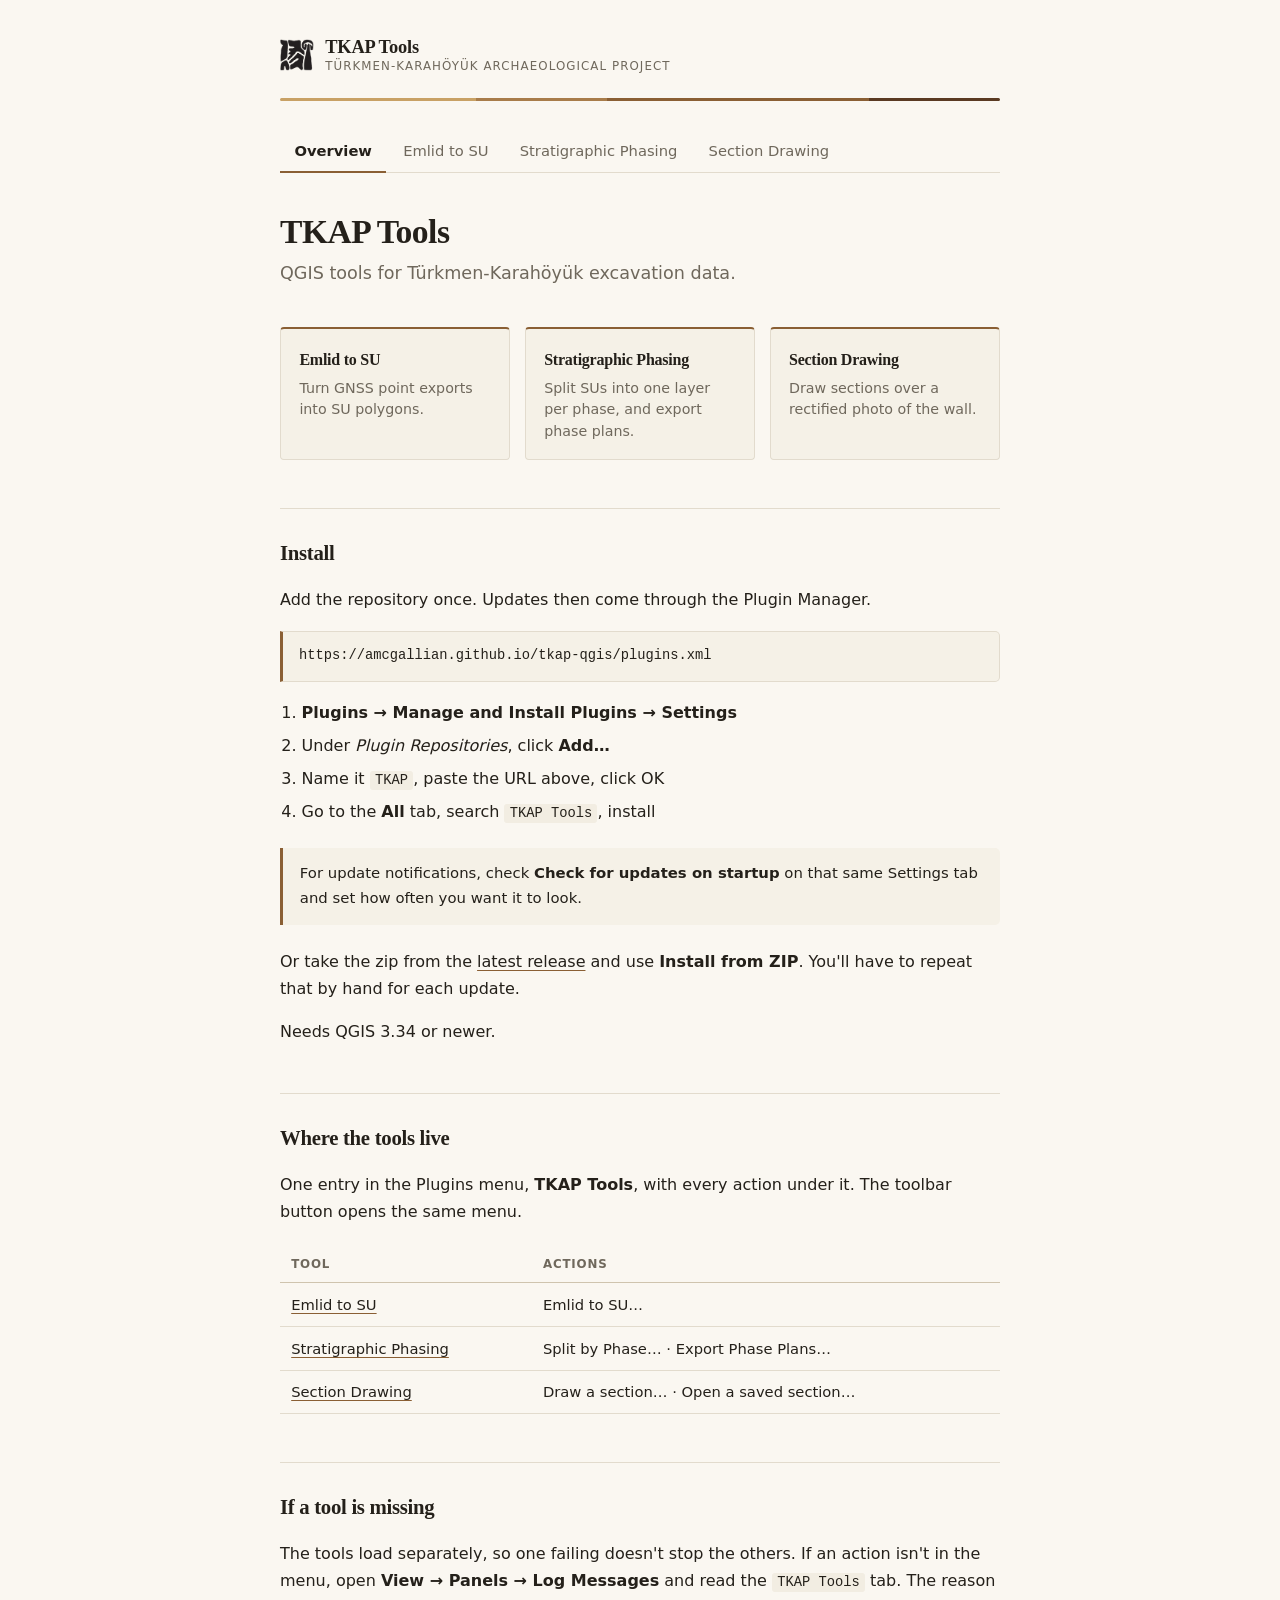
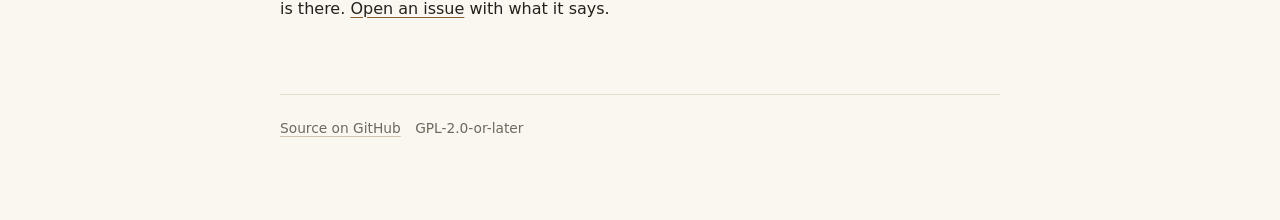
==== docs/index.html @ 30c322bd "Merge the three TKAP QGIS plugins into one Phasing, Section Drawing and Emlid to SU now ship as tkap" ====
<!doctype html>
<html lang="en">
<head>
<meta charset="utf-8">
<meta name="viewport" content="width=device-width, initial-scale=1">
<title>TKAP Tools</title>
<meta name="description" content="QGIS tools for Türkmen-Karahöyük field data: Emlid GNSS conversion, stratigraphic phasing, and section drawing.">
<link rel="icon" href="assets/tkap-mark.png">
<link rel="stylesheet" href="style.css">
</head>
<body>
<header>
  <a class="brand" href="./">
    <img src="assets/tkap-mark.png" alt="">
    <span class="brand-text">
      <span class="brand-name">TKAP Tools</span>
      <span class="brand-sub">Türkmen-Karahöyük Archaeological Project</span>
    </span>
  </a>
  <div class="strata"><i></i><i></i><i></i><i></i></div>
  <nav class="tabs">
    <a href="./" aria-current="page">Overview</a>
    <a href="emlid.html">Emlid to SU</a>
    <a href="phasing.html">Stratigraphic Phasing</a>
    <a href="section.html">Section Drawing</a>
  </nav>
</header>

<main>
  <h1>TKAP Tools</h1>
  <p class="lede">QGIS tools for Türkmen-Karahöyük excavation data.</p>

  <div class="cards">
    <a class="card" href="emlid.html">
      <h3>Emlid to SU</h3>
      <p>Turn GNSS point exports into SU polygons.</p>
    </a>
    <a class="card" href="phasing.html">
      <h3>Stratigraphic Phasing</h3>
      <p>Split SUs into one layer per phase, and export phase plans.</p>
    </a>
    <a class="card" href="section.html">
      <h3>Section Drawing</h3>
      <p>Draw sections over a rectified photo of the wall.</p>
    </a>
  </div>

  <h2>Install</h2>
  <p>Add the repository once. Updates then come through the Plugin Manager.</p>

  <span class="url">https://amcgallian.github.io/tkap-qgis/plugins.xml</span>

  <ol>
    <li><strong>Plugins → Manage and Install Plugins → Settings</strong></li>
    <li>Under <em>Plugin Repositories</em>, click <strong>Add…</strong></li>
    <li>Name it <code>TKAP</code>, paste the URL above, click OK</li>
    <li>Go to the <strong>All</strong> tab, search <code>TKAP Tools</code>, install</li>
  </ol>

  <div class="note">
    <p>For update notifications, check <strong>Check for updates on startup</strong> on that same Settings tab and set how often you want it to look.</p>
  </div>

  <p>Or take the zip from the <a href="https://github.com/amcgallian/tkap-qgis/releases/latest">latest release</a> and use <strong>Install from ZIP</strong>. You'll have to repeat that by hand for each update.</p>

  <p>Needs QGIS 3.34 or newer.</p>

  <h2>Where the tools live</h2>
  <p>One entry in the Plugins menu, <strong>TKAP Tools</strong>, with every action under it. The toolbar button opens the same menu.</p>

  <div class="table-wrap">
  <table>
    <tr><th>Tool</th><th>Actions</th></tr>
    <tr><td><a href="emlid.html">Emlid to SU</a></td><td>Emlid to SU…</td></tr>
    <tr><td><a href="phasing.html">Stratigraphic Phasing</a></td><td>Split by Phase… · Export Phase Plans…</td></tr>
    <tr><td><a href="section.html">Section Drawing</a></td><td>Draw a section… · Open a saved section…</td></tr>
  </table>
  </div>

  <h2>If a tool is missing</h2>
  <p>The tools load separately, so one failing doesn't stop the others. If an action isn't in the menu, open <strong>View → Panels → Log Messages</strong> and read the <code>TKAP Tools</code> tab. The reason is there. <a href="https://github.com/amcgallian/tkap-qgis/issues">Open an issue</a> with what it says.</p>
</main>

<footer>
  <span><a href="https://github.com/amcgallian/tkap-qgis">Source on GitHub</a></span>
  <span>GPL-2.0-or-later</span>
</footer>
</body>
</html>
---- docs/style.css ----
/* TKAP Tools documentation.
   Warm paper, ochre-to-umber accents taken from the plugin icons, and a serif
   display face so it reads like project documentation rather than a template. */

:root {
  color-scheme: light dark;

  --ink: #24201a;
  --paper: #faf7f1;
  --muted: #6f685c;
  --line: #e2dbcd;
  --rule: #cfc4ae;
  --code-bg: #f2ede2;
  --panel: #f5f1e7;

  --ochre: #c8a165;
  --umber: #8a5f34;
  --bark: #5a3a22;
  --accent: #8a5f34;

  --mark-invert: 0;
}

@media (prefers-color-scheme: dark) {
  :root {
    --ink: #ece7dc;
    --paper: #14120e;
    --muted: #9a9285;
    --line: #2c2820;
    --rule: #3a3428;
    --code-bg: #1d1a14;
    --panel: #1a1712;

    --accent: #c8a165;
    --mark-invert: 1;
  }
}

:root[data-theme="light"] {
  --ink: #24201a; --paper: #faf7f1; --muted: #6f685c; --line: #e2dbcd;
  --rule: #cfc4ae; --code-bg: #f2ede2; --panel: #f5f1e7;
  --accent: #8a5f34; --mark-invert: 0;
}
:root[data-theme="dark"] {
  --ink: #ece7dc; --paper: #14120e; --muted: #9a9285; --line: #2c2820;
  --rule: #3a3428; --code-bg: #1d1a14; --panel: #1a1712;
  --accent: #c8a165; --mark-invert: 1;
}

* { box-sizing: border-box; }

body {
  margin: 0;
  padding: 0 1.25rem 5rem;
  font: 16px/1.7 -apple-system, "Segoe UI", system-ui, sans-serif;
  color: var(--ink);
  background: var(--paper);
  -webkit-text-size-adjust: 100%;
}

.wrap { max-width: 45rem; margin: 0 auto; }

/* ---------------------------------------------------------------- header -- */

header { max-width: 45rem; margin: 0 auto; padding: 2.25rem 0 0; }

.brand {
  display: flex;
  align-items: center;
  gap: .7rem;
  text-decoration: none;
  color: inherit;
  margin-bottom: 1.5rem;
}
.brand img {
  width: 34px;
  height: 32px;
  object-fit: contain;
  /* The mark is near-black artwork on transparency, so dark mode needs it
     flipped rather than a second file. */
  filter: invert(var(--mark-invert));
}
.brand-text { display: flex; flex-direction: column; line-height: 1.25; }
.brand-name {
  font-family: "Iowan Old Style", "Palatino Linotype", Palatino, "Book Antiqua", Georgia, serif;
  font-size: 1.15rem;
  font-weight: 600;
  letter-spacing: -.01em;
}
.brand-sub { font-size: .74rem; color: var(--muted); letter-spacing: .09em; text-transform: uppercase; }

/* the strata rule: the icon's ramp, flattened into a divider */
.strata { display: flex; height: 3px; border-radius: 2px; overflow: hidden; margin-bottom: 1.75rem; }
.strata i { display: block; height: 100%; }
.strata i:nth-child(1) { flex: 3; background: var(--ochre); }
.strata i:nth-child(2) { flex: 2; background: #a87c4a; }
.strata i:nth-child(3) { flex: 4; background: var(--umber); }
.strata i:nth-child(4) { flex: 2; background: var(--bark); }

nav.tabs { display: flex; flex-wrap: wrap; gap: .15rem; border-bottom: 1px solid var(--line); margin-bottom: 2.5rem; }
nav.tabs a {
  padding: .55rem .9rem;
  text-decoration: none;
  color: var(--muted);
  font-size: .92rem;
  border-bottom: 2px solid transparent;
  margin-bottom: -1px;
  white-space: nowrap;
}
nav.tabs a:hover { color: var(--ink); }
nav.tabs a[aria-current="page"] { color: var(--ink); font-weight: 600; border-bottom-color: var(--accent); }

/* ------------------------------------------------------------------ type -- */

main { max-width: 45rem; margin: 0 auto; }

h1, h2, h3 {
  font-family: "Iowan Old Style", "Palatino Linotype", Palatino, "Book Antiqua", Georgia, serif;
  letter-spacing: -.015em;
}
h1 { font-size: 2.1rem; line-height: 1.15; margin: 0 0 .5rem; font-weight: 600; }
.lede { color: var(--muted); margin: 0 0 2.5rem; font-size: 1.1rem; line-height: 1.55; max-width: 38rem; }

h2 {
  font-size: 1.3rem;
  font-weight: 600;
  margin: 3rem 0 .9rem;
  padding-top: 1.6rem;
  border-top: 1px solid var(--line);
}
h3 { font-size: 1.03rem; font-weight: 600; margin: 1.9rem 0 .45rem; }

p, li { overflow-wrap: break-word; }
ul, ol { padding-left: 1.35rem; }
li { margin: .35rem 0; }
li > ul, li > ol { margin: .35rem 0; }

a { color: inherit; text-decoration-color: var(--accent); text-underline-offset: 3px; }
a:hover { text-decoration-color: var(--ink); }

code {
  background: var(--code-bg);
  padding: .14em .38em;
  border-radius: 3px;
  font-size: .86em;
  font-family: ui-monospace, "Cascadia Code", Consolas, monospace;
}
pre {
  background: var(--code-bg);
  border: 1px solid var(--line);
  border-radius: 5px;
  padding: .9rem 1.05rem;
  overflow-x: auto;
  font-size: .86rem;
  line-height: 1.6;
}
pre code { background: none; padding: 0; font-size: inherit; }

.url {
  display: block;
  background: var(--panel);
  border: 1px solid var(--line);
  border-left: 3px solid var(--accent);
  border-radius: 0 5px 5px 0;
  padding: .8rem 1rem;
  margin: 1.1rem 0;
  overflow-x: auto;
  white-space: nowrap;
  font-family: ui-monospace, "Cascadia Code", Consolas, monospace;
  font-size: .86rem;
}

/* ---------------------------------------------------------------- blocks -- */

.table-wrap { overflow-x: auto; margin: 1.2rem 0; }
table { border-collapse: collapse; width: 100%; font-size: .92rem; }
th, td { text-align: left; padding: .55rem .7rem; border-bottom: 1px solid var(--line); vertical-align: top; }
th {
  font-size: .74rem;
  text-transform: uppercase;
  letter-spacing: .07em;
  color: var(--muted);
  font-weight: 600;
  white-space: nowrap;
  border-bottom-color: var(--rule);
}

.note {
  background: var(--panel);
  border-left: 3px solid var(--accent);
  border-radius: 0 5px 5px 0;
  padding: .85rem 1.05rem;
  margin: 1.4rem 0;
  font-size: .93rem;
}
.note :first-child { margin-top: 0; }
.note :last-child { margin-bottom: 0; }

.cards { display: grid; gap: .9rem; margin: 1.75rem 0 0; }
@media (min-width: 42rem) { .cards { grid-template-columns: repeat(3, 1fr); } }
.card {
  border: 1px solid var(--line);
  border-top: 2px solid var(--accent);
  border-radius: 4px;
  padding: 1.05rem 1.15rem;
  text-decoration: none;
  color: inherit;
  display: block;
  background: var(--panel);
}
.card:hover { border-color: var(--accent); }
.card h3 {
  margin: 0 0 .3rem;
  font-size: 1rem;
}
.card p { margin: 0; color: var(--muted); font-size: .89rem; line-height: 1.5; }

/* numbered tutorial steps */
.step { counter-increment: step; }
.steps { counter-reset: step; }
.step > h3::before {
  content: counter(step);
  display: inline-grid;
  place-items: center;
  width: 1.5rem;
  height: 1.5rem;
  margin-right: .55rem;
  border-radius: 50%;
  background: var(--accent);
  color: var(--paper);
  font-family: -apple-system, "Segoe UI", system-ui, sans-serif;
  font-size: .8rem;
  font-weight: 600;
  vertical-align: 2px;
}

footer {
  max-width: 45rem;
  margin: 4.5rem auto 0;
  padding-top: 1.4rem;
  border-top: 1px solid var(--line);
  color: var(--muted);
  font-size: .86rem;
  display: flex;
  flex-wrap: wrap;
  gap: .4rem .9rem;
  align-items: center;
}
footer a { text-decoration-color: var(--rule); }
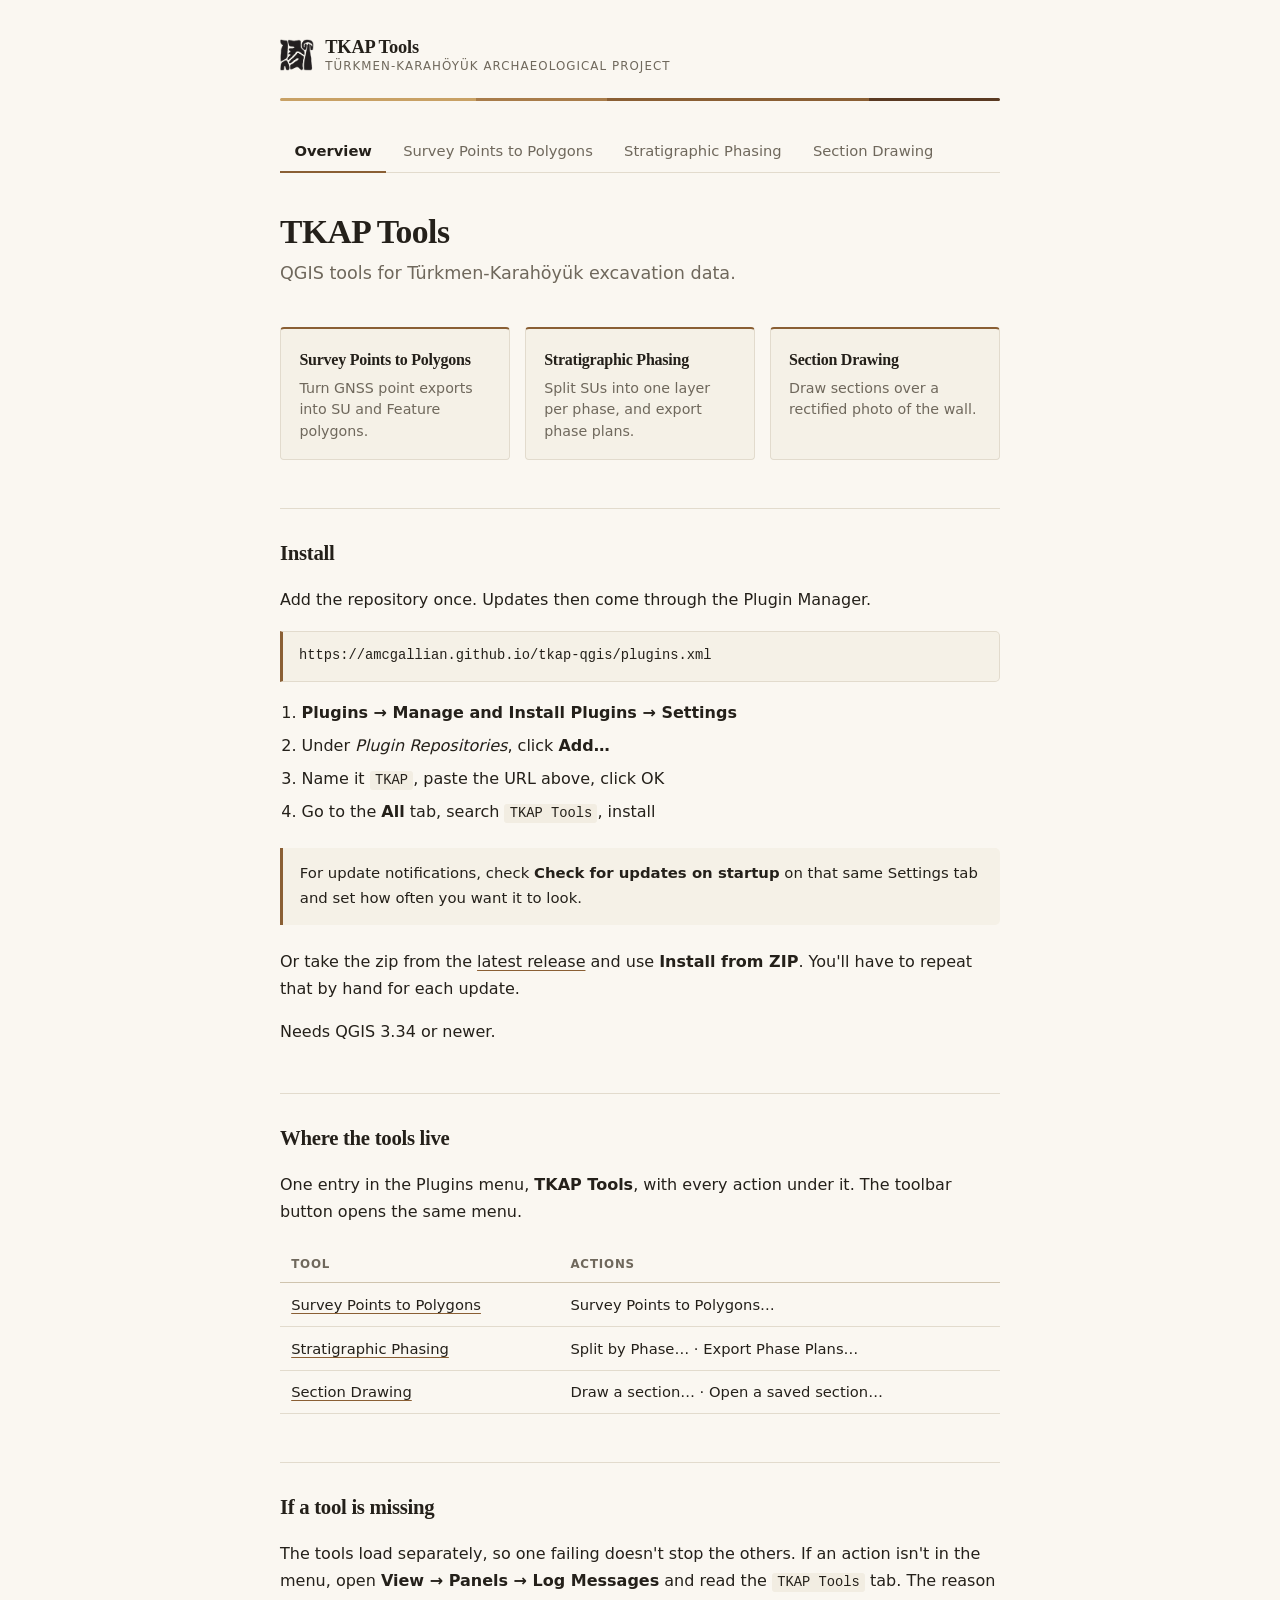
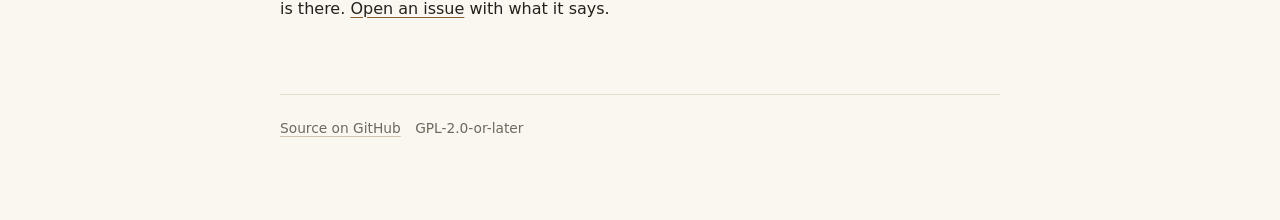
==== commit 853618e5: "v1.1.0 update, check metadata changelog for more" ====
--- a/docs/index.html
+++ b/docs/index.html
@@ -4,7 +4,7 @@
 <meta charset="utf-8">
 <meta name="viewport" content="width=device-width, initial-scale=1">
 <title>TKAP Tools</title>
-<meta name="description" content="QGIS tools for Türkmen-Karahöyük field data: Emlid GNSS conversion, stratigraphic phasing, and section drawing.">
+<meta name="description" content="QGIS tools for Türkmen-Karahöyük field data: GNSS survey point conversion, stratigraphic phasing, and section drawing.">
 <link rel="icon" href="assets/tkap-mark.png">
 <link rel="stylesheet" href="style.css">
 </head>
@@ -20,7 +20,7 @@
   <div class="strata"><i></i><i></i><i></i><i></i></div>
   <nav class="tabs">
     <a href="./" aria-current="page">Overview</a>
-    <a href="emlid.html">Emlid to SU</a>
+    <a href="points.html">Survey Points to Polygons</a>
     <a href="phasing.html">Stratigraphic Phasing</a>
     <a href="section.html">Section Drawing</a>
   </nav>
@@ -31,9 +31,9 @@
   <p class="lede">QGIS tools for Türkmen-Karahöyük excavation data.</p>
 
   <div class="cards">
-    <a class="card" href="emlid.html">
-      <h3>Emlid to SU</h3>
-      <p>Turn GNSS point exports into SU polygons.</p>
+    <a class="card" href="points.html">
+      <h3>Survey Points to Polygons</h3>
+      <p>Turn GNSS point exports into SU and Feature polygons.</p>
     </a>
     <a class="card" href="phasing.html">
       <h3>Stratigraphic Phasing</h3>
@@ -71,7 +71,7 @@
   <div class="table-wrap">
   <table>
     <tr><th>Tool</th><th>Actions</th></tr>
-    <tr><td><a href="emlid.html">Emlid to SU</a></td><td>Emlid to SU…</td></tr>
+    <tr><td><a href="points.html">Survey Points to Polygons</a></td><td>Survey Points to Polygons…</td></tr>
     <tr><td><a href="phasing.html">Stratigraphic Phasing</a></td><td>Split by Phase… · Export Phase Plans…</td></tr>
     <tr><td><a href="section.html">Section Drawing</a></td><td>Draw a section… · Open a saved section…</td></tr>
   </table>
